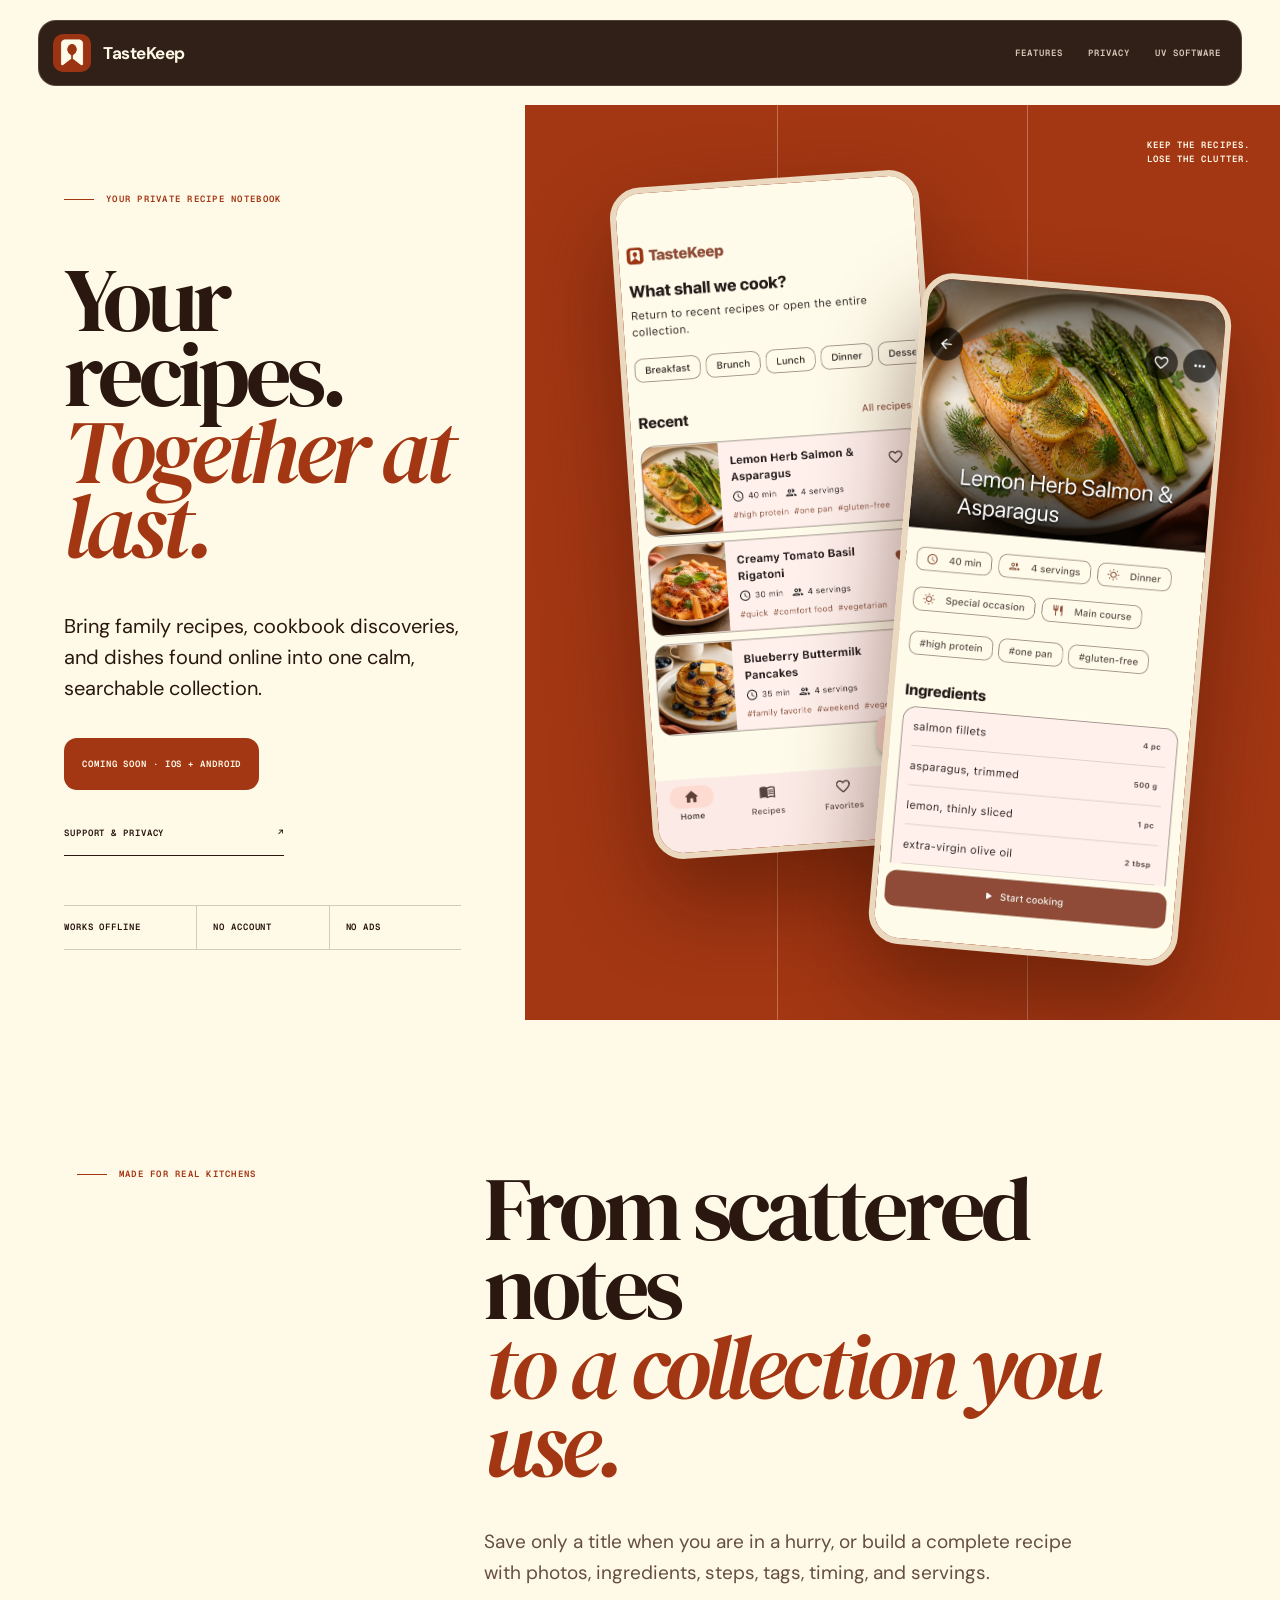
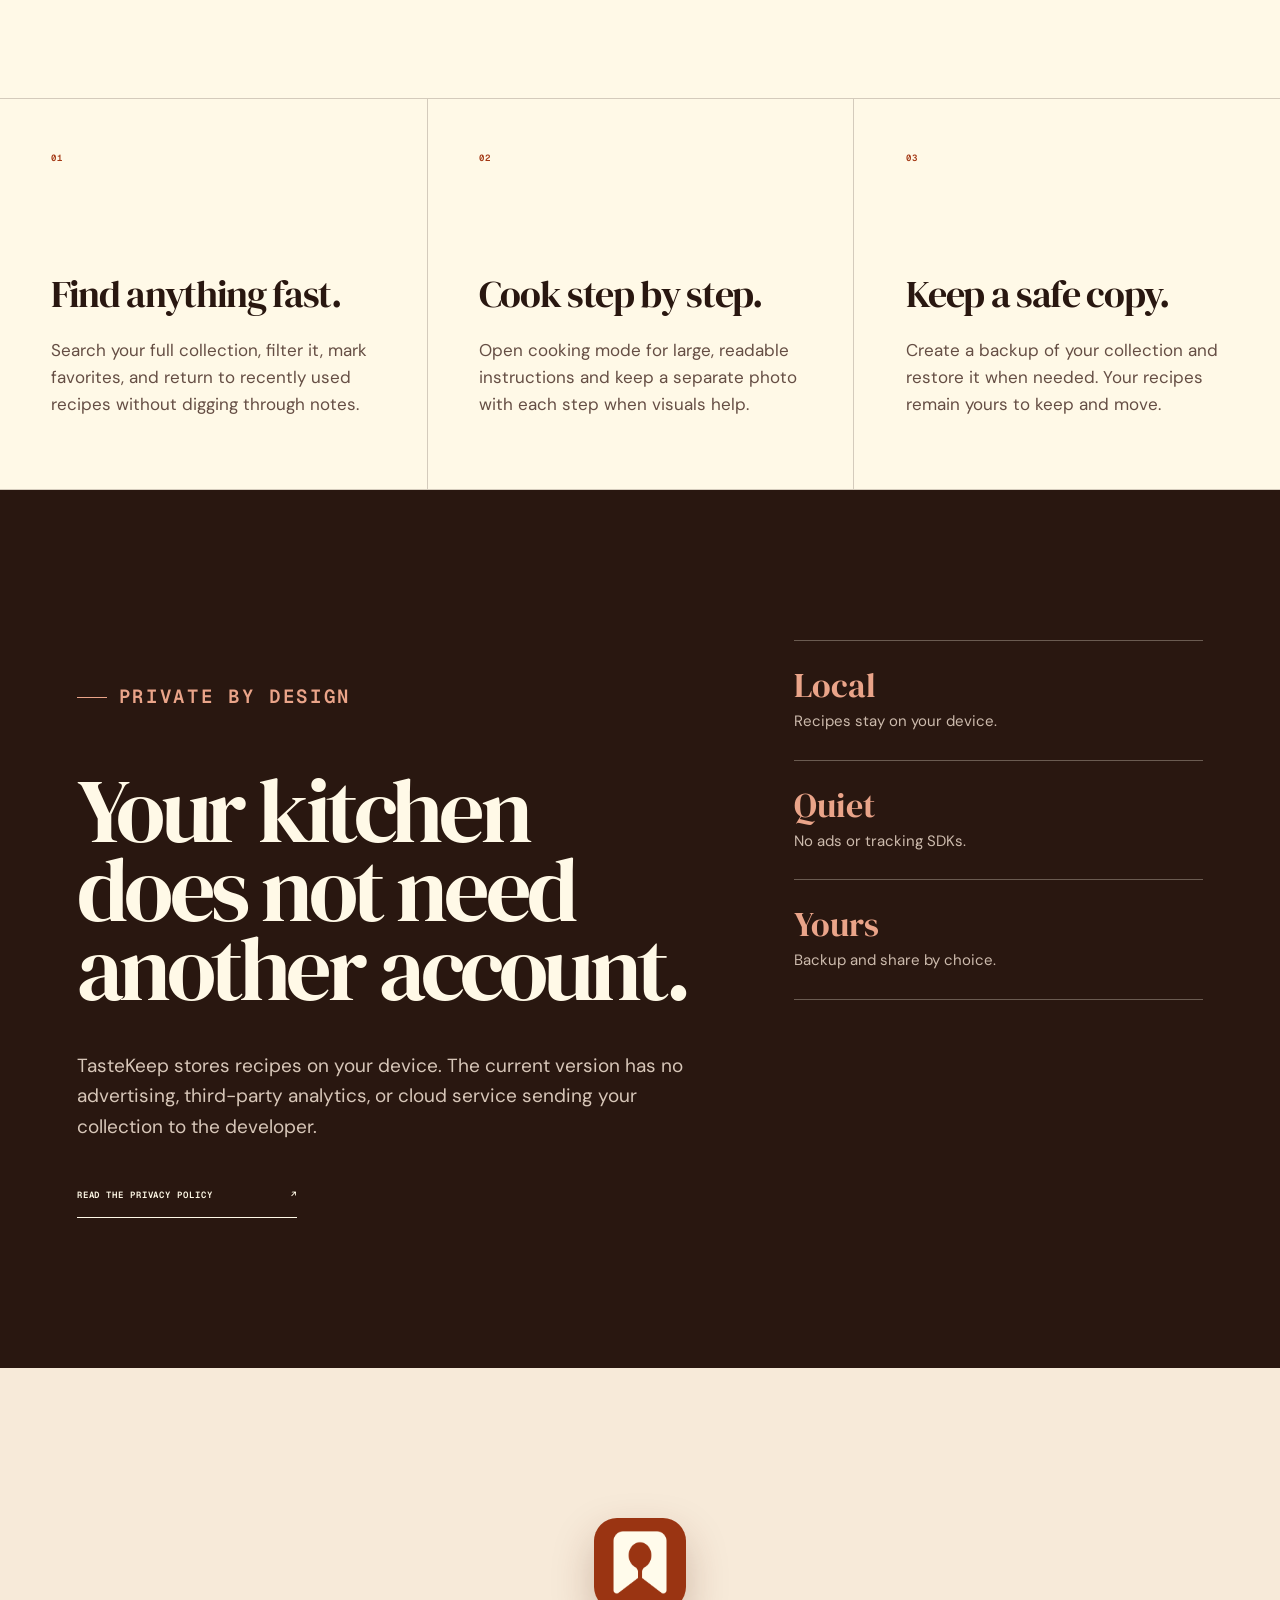
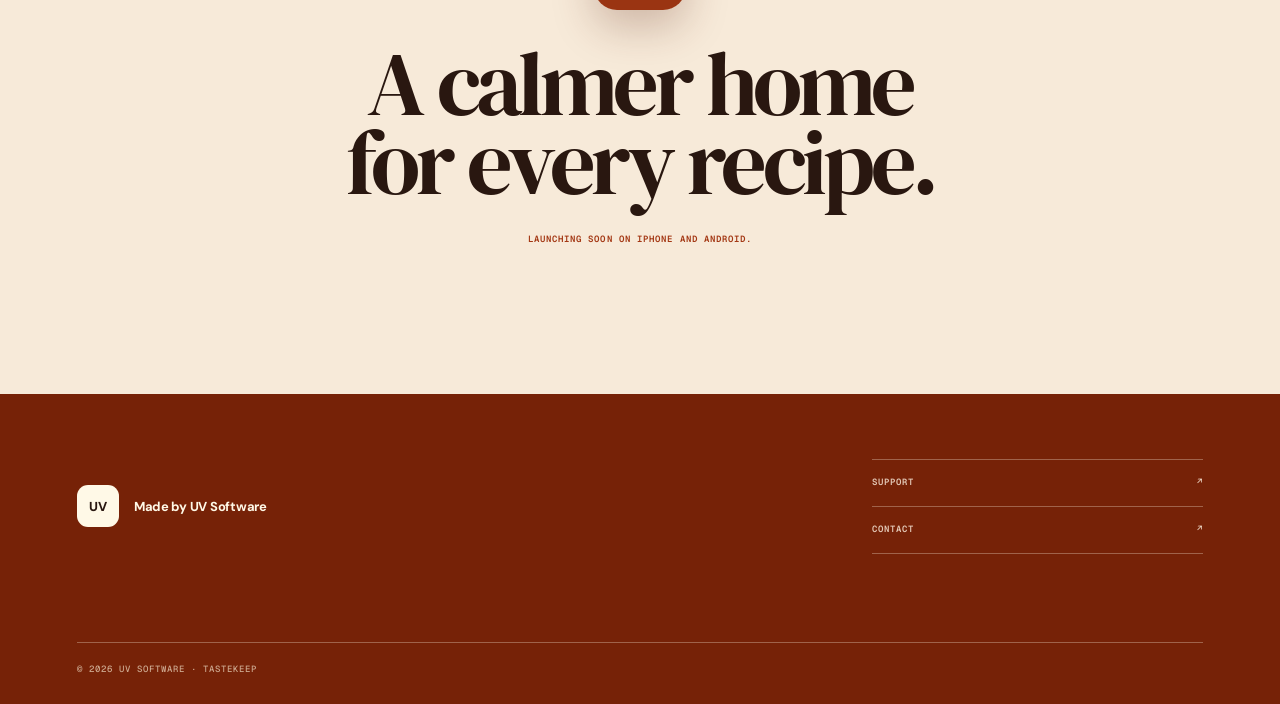
==== tastekeep/index.html @ f244943f "Expand site into UV Software portfolio" ====
<!doctype html>
<html lang="en">
  <head>
    <meta charset="utf-8">
    <meta name="viewport" content="width=device-width, initial-scale=1">
    <title>TasteKeep — Your Private Recipe Notebook</title>
    <meta name="description" content="Keep family recipes, book discoveries, and dishes found online in one private, searchable recipe notebook. Works offline with no account or ads.">
    <link rel="canonical" href="https://queeselamor.github.io/uvsoftware/tastekeep/">
    <link rel="icon" href="../tastekeep-icon.png">
    <link rel="apple-touch-icon" href="../tastekeep-icon.png">
    <link rel="stylesheet" href="tastekeep.css">
    <meta property="og:title" content="TasteKeep — Your Private Recipe Notebook">
    <meta property="og:description" content="Your recipes. Together at last. Offline, private, and easy to search.">
    <meta property="og:type" content="website">
    <meta property="og:url" content="https://queeselamor.github.io/uvsoftware/tastekeep/">
    <meta property="og:image" content="https://queeselamor.github.io/uvsoftware/tastekeep-og.png">
    <meta property="og:image:width" content="1536">
    <meta property="og:image:height" content="864">
    <meta property="og:image:alt" content="TasteKeep — Your recipes. Together at last.">
    <meta name="twitter:card" content="summary_large_image">
    <meta name="twitter:title" content="TasteKeep — Your Private Recipe Notebook">
    <meta name="twitter:description" content="Your recipes. Together at last. Offline, private, and easy to search.">
    <meta name="twitter:image" content="https://queeselamor.github.io/uvsoftware/tastekeep-og.png">
  </head>
  <body>
    <a class="skip-link" href="#features">Skip to features</a>

    <header class="site-header">
      <a class="brand" href="#top" aria-label="TasteKeep home">
        <img src="../tastekeep-icon.png" width="38" height="38" alt="">
        <span>TasteKeep</span>
      </a>
      <nav aria-label="TasteKeep navigation">
        <a href="#features">Features</a>
        <a href="#privacy">Privacy</a>
        <a href="../index.html">UV Software</a>
      </nav>
    </header>

    <main>
      <section class="hero" id="top" aria-labelledby="hero-title">
        <div class="hero-copy">
          <p class="eyebrow"><span aria-hidden="true"></span>Your private recipe notebook</p>
          <h1 id="hero-title">Your recipes.<br><em>Together at last.</em></h1>
          <p class="hero-lede">Bring family recipes, cookbook discoveries, and dishes found online into one calm, searchable collection.</p>
          <div class="hero-actions">
            <span class="coming-soon">Coming soon · iOS + Android</span>
            <a class="text-link" href="https://queeselamor.github.io/tastekeep-support/" target="_blank" rel="noreferrer">Support &amp; privacy <span aria-hidden="true">↗</span></a>
          </div>
          <ul class="trust-list" aria-label="TasteKeep privacy highlights">
            <li>Works offline</li>
            <li>No account</li>
            <li>No ads</li>
          </ul>
        </div>
        <div class="hero-visual" aria-label="TasteKeep app preview">
          <div class="visual-grid" aria-hidden="true"></div>
          <figure class="phone phone-home"><img src="../tastekeep-home.webp" alt="TasteKeep home screen with recent recipes"></figure>
          <figure class="phone phone-detail"><img src="../tastekeep-recipe.webp" alt="TasteKeep recipe detail with ingredients"></figure>
          <p class="visual-note">Keep the recipes.<br>Lose the clutter.</p>
        </div>
      </section>

      <section class="feature-intro" id="features" aria-labelledby="feature-title">
        <p class="eyebrow"><span aria-hidden="true"></span>Made for real kitchens</p>
        <div>
          <h2 id="feature-title">From scattered notes<br><em>to a collection you use.</em></h2>
          <p>Save only a title when you are in a hurry, or build a complete recipe with photos, ingredients, steps, tags, timing, and servings.</p>
        </div>
      </section>

      <section class="feature-grid" aria-label="TasteKeep features">
        <article>
          <span>01</span>
          <h3>Find anything fast.</h3>
          <p>Search your full collection, filter it, mark favorites, and return to recently used recipes without digging through notes.</p>
        </article>
        <article>
          <span>02</span>
          <h3>Cook step by step.</h3>
          <p>Open cooking mode for large, readable instructions and keep a separate photo with each step when visuals help.</p>
        </article>
        <article>
          <span>03</span>
          <h3>Keep a safe copy.</h3>
          <p>Create a backup of your collection and restore it when needed. Your recipes remain yours to keep and move.</p>
        </article>
      </section>

      <section class="privacy" id="privacy" aria-labelledby="privacy-title">
        <div class="privacy-copy">
          <p class="eyebrow"><span aria-hidden="true"></span>Private by design</p>
          <h2 id="privacy-title">Your kitchen does not need another account.</h2>
          <p>TasteKeep stores recipes on your device. The current version has no advertising, third-party analytics, or cloud service sending your collection to the developer.</p>
          <a class="text-link" href="https://queeselamor.github.io/tastekeep-support/#privacy" target="_blank" rel="noreferrer">Read the privacy policy <span aria-hidden="true">↗</span></a>
        </div>
        <dl class="privacy-facts">
          <div><dt>Local</dt><dd>Recipes stay on your device.</dd></div>
          <div><dt>Quiet</dt><dd>No ads or tracking SDKs.</dd></div>
          <div><dt>Yours</dt><dd>Backup and share by choice.</dd></div>
        </dl>
      </section>

      <section class="closing" aria-labelledby="closing-title">
        <img src="../tastekeep-icon.png" width="92" height="92" alt="TasteKeep app icon">
        <h2 id="closing-title">A calmer home<br>for every recipe.</h2>
        <p>Launching soon on iPhone and Android.</p>
      </section>
    </main>

    <footer>
      <a class="uv-link" href="../index.html"><span aria-hidden="true">UV</span><strong>Made by UV Software</strong></a>
      <div class="footer-links">
        <a href="https://queeselamor.github.io/tastekeep-support/" target="_blank" rel="noreferrer">Support <span>↗</span></a>
        <a href="mailto:uladzislau.vyskvarka@gmail.com">Contact <span>↗</span></a>
      </div>
      <p>© 2026 UV Software · TasteKeep</p>
    </footer>
  </body>
</html>
---- tastekeep/tastekeep.css ----
@import url("https://fonts.googleapis.com/css2?family=DM+Sans:wght@400;500;600;700&family=DM+Serif+Display:ital@0;1&family=Geist+Mono:wght@500;600&display=swap");

:root {
  --ink: #291710;
  --rust: #a33713;
  --rust-dark: #762207;
  --cream: #fff9e7;
  --paper: #f7ead9;
  --blush: #f6d8cc;
  --line: rgba(41, 23, 16, .2);
  --light-line: rgba(255, 249, 231, .3);
  --sans: "DM Sans", Arial, sans-serif;
  --serif: "DM Serif Display", Georgia, serif;
  --mono: "Geist Mono", monospace;
}

* { box-sizing: border-box; }
html { scroll-behavior: smooth; background: var(--ink); }
body { margin: 0; overflow-x: hidden; color: var(--ink); background: var(--cream); font-family: var(--sans); }
img { display: block; max-width: 100%; }
a { color: inherit; text-decoration: none; cursor: pointer; }
.skip-link { position: fixed; z-index: 100; top: 12px; left: 12px; padding: 12px 16px; color: var(--ink); background: var(--cream); border-radius: 12px; transform: translateY(-150%); transition: transform .2s ease; }
.skip-link:focus { transform: translateY(0); }

.site-header { position: absolute; z-index: 50; top: 20px; left: clamp(14px, 3vw, 48px); right: clamp(14px, 3vw, 48px); height: 66px; display: flex; align-items: center; justify-content: space-between; padding: 0 20px 0 14px; color: var(--cream); background: rgba(41, 23, 16, .96); border: 1px solid rgba(255, 249, 231, .16); border-radius: 18px; }
.brand { display: flex; align-items: center; gap: 12px; font-size: 17px; font-weight: 700; letter-spacing: -.03em; }
.brand img { border-radius: 10px; }
.site-header nav { display: flex; gap: 25px; }
.site-header nav a { min-height: 44px; display: flex; align-items: center; color: #d8c8b8; font: 600 9px/1 var(--mono); text-transform: uppercase; letter-spacing: .11em; transition: color .2s ease; }
.site-header nav a:hover { color: var(--cream); }
.eyebrow { display: flex; align-items: center; gap: 12px; margin: 0; color: var(--rust); font: 600 9px/1 var(--mono); text-transform: uppercase; letter-spacing: .14em; }
.eyebrow span { width: 30px; height: 1px; background: currentColor; }
.text-link { min-width: 220px; min-height: 44px; display: inline-flex; align-items: center; justify-content: space-between; gap: 28px; padding: 10px 0; border-bottom: 1px solid currentColor; font: 600 9px/1.2 var(--mono); text-transform: uppercase; letter-spacing: .1em; transition: color .2s ease; }
.text-link:hover { color: var(--rust); }

.hero { min-height: 1020px; display: grid; grid-template-columns: minmax(410px, .82fr) minmax(0, 1.18fr); padding-top: 105px; }
.hero-copy { padding: 90px clamp(30px, 5vw, 80px) 70px; display: flex; flex-direction: column; align-items: flex-start; }
.hero h1 { margin: 58px 0 0; font: 400 clamp(70px, 7vw, 120px)/.84 var(--serif); letter-spacing: -.055em; }
.hero h1 em { color: var(--rust); font-weight: 400; }
.hero-lede { max-width: 570px; margin: 48px 0 34px; font-size: 20px; line-height: 1.55; }
.hero-actions { display: flex; flex-wrap: wrap; align-items: center; gap: 22px 32px; }
.coming-soon { min-height: 52px; display: inline-flex; align-items: center; padding: 0 18px; color: var(--cream); background: var(--rust); border-radius: 13px; font: 600 9px/1 var(--mono); text-transform: uppercase; letter-spacing: .1em; }
.trust-list { width: 100%; display: grid; grid-template-columns: repeat(3, 1fr); margin: auto 0 0; padding: 0; border-block: 1px solid var(--line); list-style: none; }
.trust-list li { padding: 17px 10px 17px 0; font: 600 9px/1 var(--mono); text-transform: uppercase; letter-spacing: .1em; }
.trust-list li + li { padding-left: 16px; border-left: 1px solid var(--line); }
.hero-visual { position: relative; min-width: 0; overflow: hidden; background: var(--rust); }
.visual-grid::before, .visual-grid::after { content: ""; position: absolute; top: 0; bottom: 0; width: 1px; background: var(--light-line); }
.visual-grid::before { left: 33.333%; }
.visual-grid::after { right: 33.333%; }
.phone { position: absolute; margin: 0; width: min(335px, 41%); aspect-ratio: 1320/2868; overflow: hidden; border: 6px solid #ead8bf; border-radius: 31px; box-shadow: 0 42px 90px rgba(57, 14, 1, .48); }
.phone img { width: 100%; height: 100%; object-fit: cover; }
.phone-home { left: 14%; top: 8%; transform: rotate(-4deg); }
.phone-detail { right: 10%; bottom: 7%; transform: rotate(5deg); }
.visual-note { position: absolute; z-index: 5; top: 34px; right: 30px; margin: 0; color: var(--cream); text-align: right; font: 600 9px/1.5 var(--mono); text-transform: uppercase; letter-spacing: .12em; }

.feature-intro { padding: 150px clamp(24px, 6vw, 95px) 110px; display: grid; grid-template-columns: .46fr 1fr; gap: 6vw; align-items: start; }
.feature-intro h2, .privacy h2, .closing h2 { margin: 0; font: 400 clamp(62px, 7vw, 116px)/.88 var(--serif); letter-spacing: -.05em; }
.feature-intro h2 em { color: var(--rust); font-weight: 400; }
.feature-intro > div > p { max-width: 620px; margin: 42px 0 0; color: #654e44; font-size: 19px; line-height: 1.6; }
.feature-grid { display: grid; grid-template-columns: repeat(3, 1fr); border-block: 1px solid var(--line); }
.feature-grid article { min-height: 390px; padding: 46px clamp(25px, 4vw, 60px); }
.feature-grid article + article { border-left: 1px solid var(--line); }
.feature-grid span { color: var(--rust); font: 600 9px/1 var(--mono); letter-spacing: .12em; }
.feature-grid h3 { margin: 110px 0 24px; font: 400 clamp(35px, 3vw, 50px)/.95 var(--serif); letter-spacing: -.035em; }
.feature-grid p { margin: 0; color: #654e44; font-size: 17px; line-height: 1.6; }

.privacy { display: grid; grid-template-columns: 1.2fr .8fr; gap: 8vw; padding: 150px clamp(24px, 6vw, 95px); color: var(--cream); background: var(--ink); }
.privacy .eyebrow { color: #eaa489; }
.privacy h2 { max-width: 880px; margin-top: 60px; }
.privacy-copy > p { max-width: 720px; margin: 42px 0 32px; color: #d7c6b8; font-size: 19px; line-height: 1.6; }
.privacy .text-link:hover { color: #eaa489; }
.privacy-facts { margin: 0; border-top: 1px solid var(--light-line); }
.privacy-facts div { padding: 27px 0; border-bottom: 1px solid var(--light-line); }
.privacy-facts dt { margin-bottom: 8px; color: #eaa489; font: 400 34px/1 var(--serif); }
.privacy-facts dd { margin: 0; color: #cdbbad; font-size: 15px; line-height: 1.5; }

.closing { padding: 150px 24px; text-align: center; background: var(--paper); }
.closing img { margin: 0 auto 35px; border-radius: 23px; box-shadow: 0 18px 42px rgba(90, 37, 18, .25); }
.closing h2 { max-width: 850px; margin-inline: auto; }
.closing p { margin: 32px 0 0; color: var(--rust); font: 600 9px/1 var(--mono); text-transform: uppercase; letter-spacing: .12em; }

footer { padding: 65px clamp(24px, 6vw, 95px) 30px; color: var(--cream); background: var(--rust-dark); display: grid; grid-template-columns: 1fr minmax(240px, .45fr); gap: 60px; }
.uv-link { display: flex; align-items: center; gap: 15px; }
.uv-link span { width: 42px; height: 42px; display: grid; place-items: center; color: var(--ink); background: var(--cream); border-radius: 11px; font-size: 13px; font-weight: 800; }
.uv-link strong { font-size: 13px; letter-spacing: -.02em; }
.footer-links { border-top: 1px solid var(--light-line); }
.footer-links a { min-height: 47px; display: flex; align-items: center; justify-content: space-between; color: #e3c8b6; border-bottom: 1px solid var(--light-line); font: 600 9px/1 var(--mono); text-transform: uppercase; letter-spacing: .1em; }
footer > p { grid-column: 1 / -1; margin: 28px 0 0; padding-top: 22px; color: #cda88f; border-top: 1px solid var(--light-line); font: 500 9px/1 var(--mono); text-transform: uppercase; letter-spacing: .11em; }

@media (max-width: 980px) {
  .hero { grid-template-columns: 1fr; }
  .hero-copy { min-height: 780px; }
  .hero-visual { min-height: 780px; }
  .feature-intro { grid-template-columns: 1fr; }
  .privacy { grid-template-columns: 1fr; }
}

@media (max-width: 640px) {
  .site-header { top: 12px; left: 12px; right: 12px; height: 58px; padding-right: 13px; border-radius: 15px; }
  .site-header nav { gap: 12px; }
  .site-header nav a { font-size: 8px; }
  .brand { font-size: 15px; }
  .hero { padding-top: 82px; }
  .hero-copy { min-height: 720px; padding: 65px 20px 50px; }
  .hero h1 { margin-top: 48px; font-size: clamp(65px, 18vw, 82px); }
  .hero-lede { font-size: 18px; }
  .hero-actions { display: grid; }
  .trust-list li { font-size: 8px; }
  .hero-visual { min-height: 650px; }
  .phone { width: 45%; border-width: 5px; border-radius: 23px; }
  .phone-home { left: 7%; }
  .phone-detail { right: 6%; }
  .visual-note { top: 20px; right: 18px; font-size: 8px; }
  .feature-intro { padding: 100px 20px 75px; }
  .feature-intro h2 { font-size: 54px; }
  .feature-intro > div > p { font-size: 17px; }
  .feature-grid { grid-template-columns: 1fr; }
  .feature-grid article { min-height: 310px; padding: 38px 20px; }
  .feature-grid article + article { border-left: 0; border-top: 1px solid var(--line); }
  .feature-grid h3 { margin-top: 72px; }
  .privacy { padding: 100px 20px; }
  .privacy h2 { font-size: 53px; }
  .privacy-copy > p { font-size: 17px; }
  .closing { padding: 100px 20px; }
  .closing h2 { font-size: 53px; }
  footer { padding: 58px 20px 28px; grid-template-columns: 1fr; gap: 44px; }
}

@media (prefers-reduced-motion: no-preference) {
  .hero-copy > * { animation: rise-in .7s cubic-bezier(.16, 1, .3, 1) both; }
  .hero-copy > :nth-child(2) { animation-delay: .08s; }
  .hero-copy > :nth-child(3) { animation-delay: .14s; }
  .hero-copy > :nth-child(4) { animation-delay: .2s; }
  .hero-visual { animation: rise-in .8s .15s cubic-bezier(.16, 1, .3, 1) both; }
}
@keyframes rise-in { from { opacity: 0; transform: translateY(30px); } to { opacity: 1; transform: translateY(0); } }
@media (prefers-reduced-motion: reduce) { html { scroll-behavior: auto; } *, *::before, *::after { animation-duration: .01ms !important; transition-duration: .01ms !important; } }
:focus-visible { outline: 2px solid var(--rust); outline-offset: 5px; }
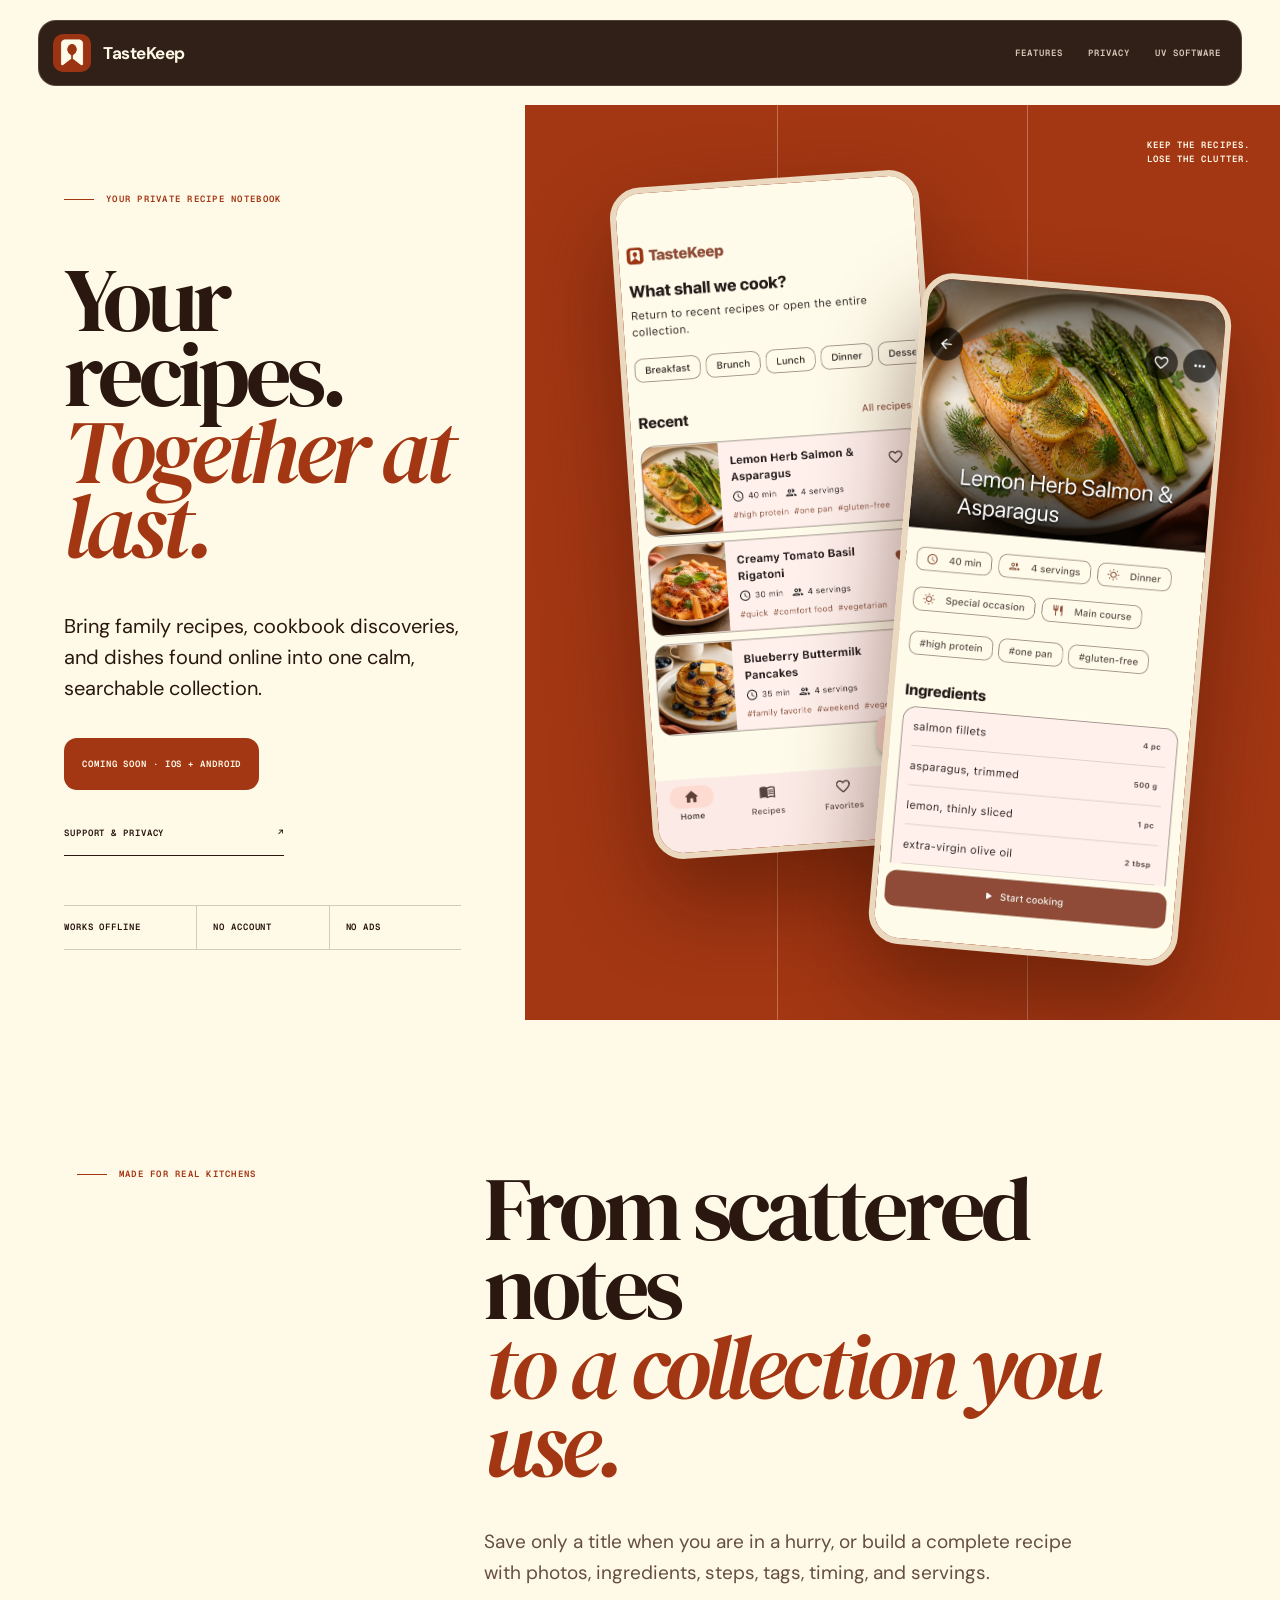
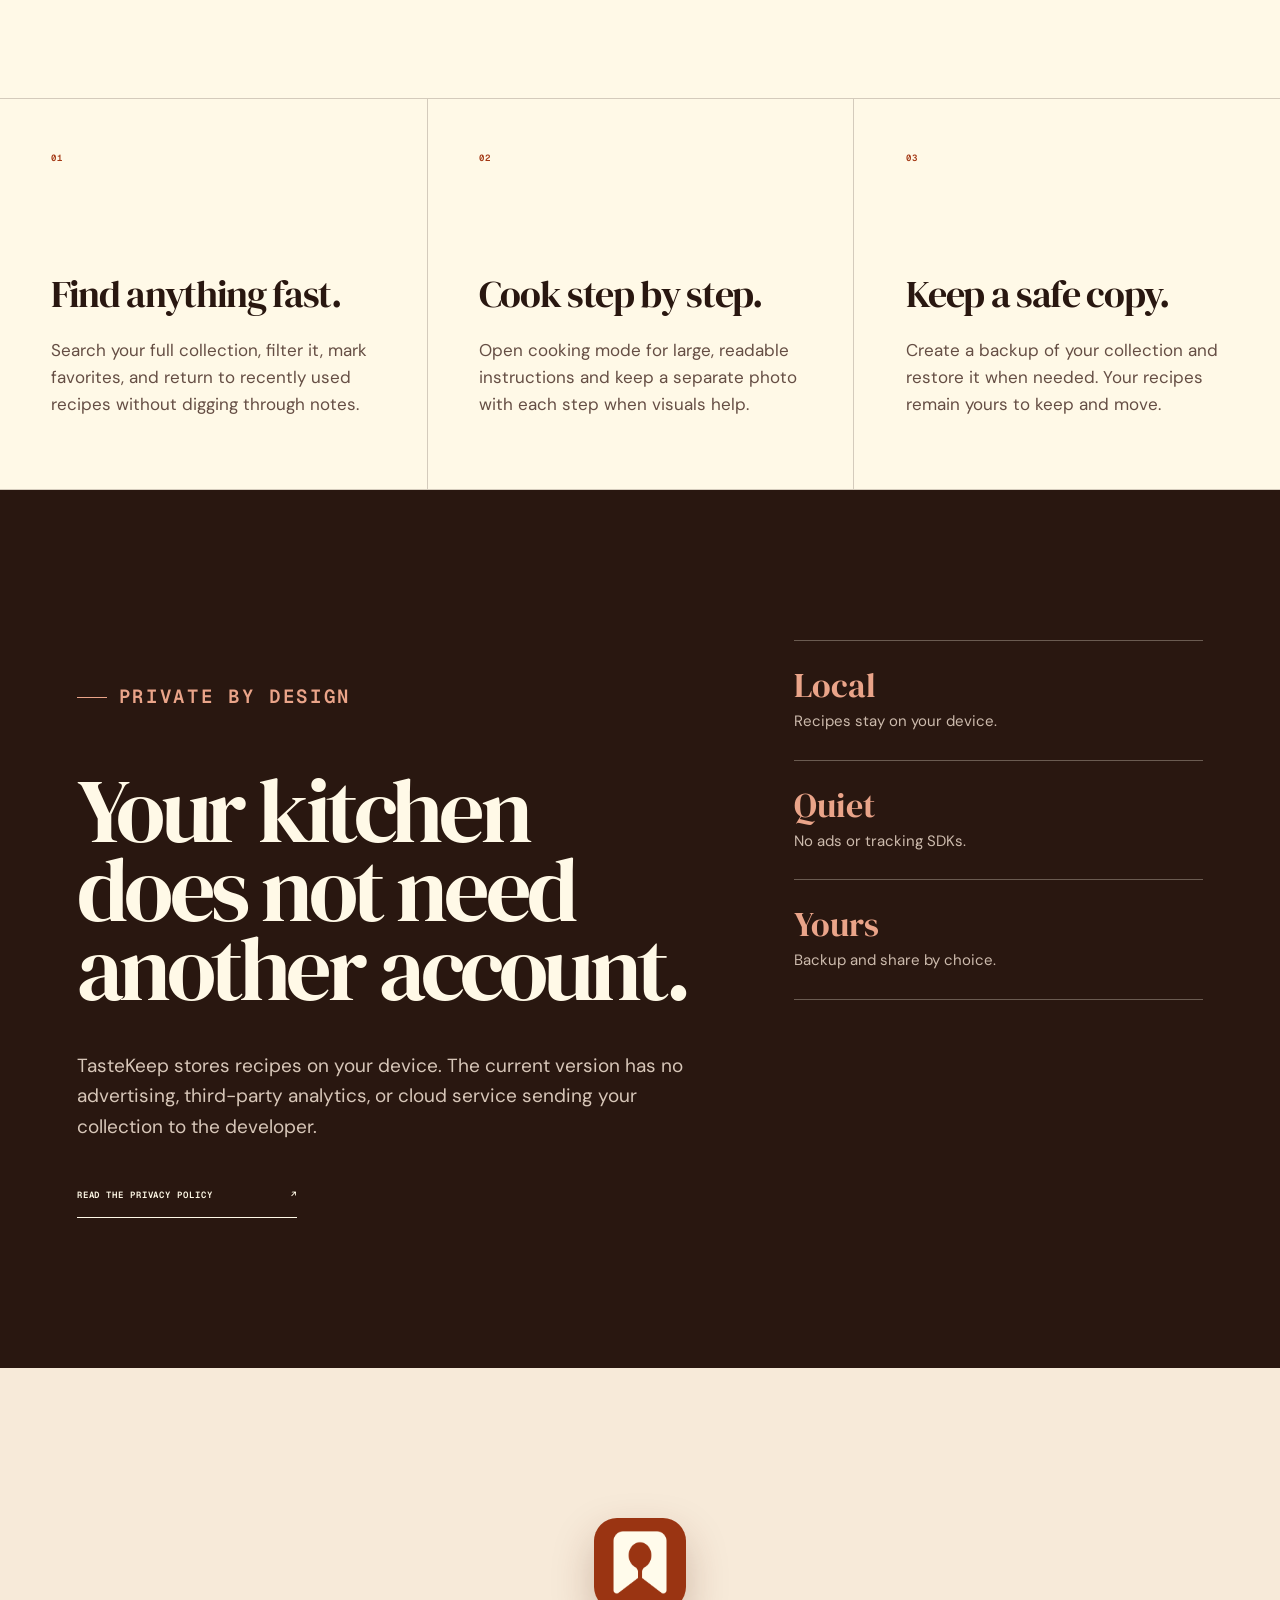
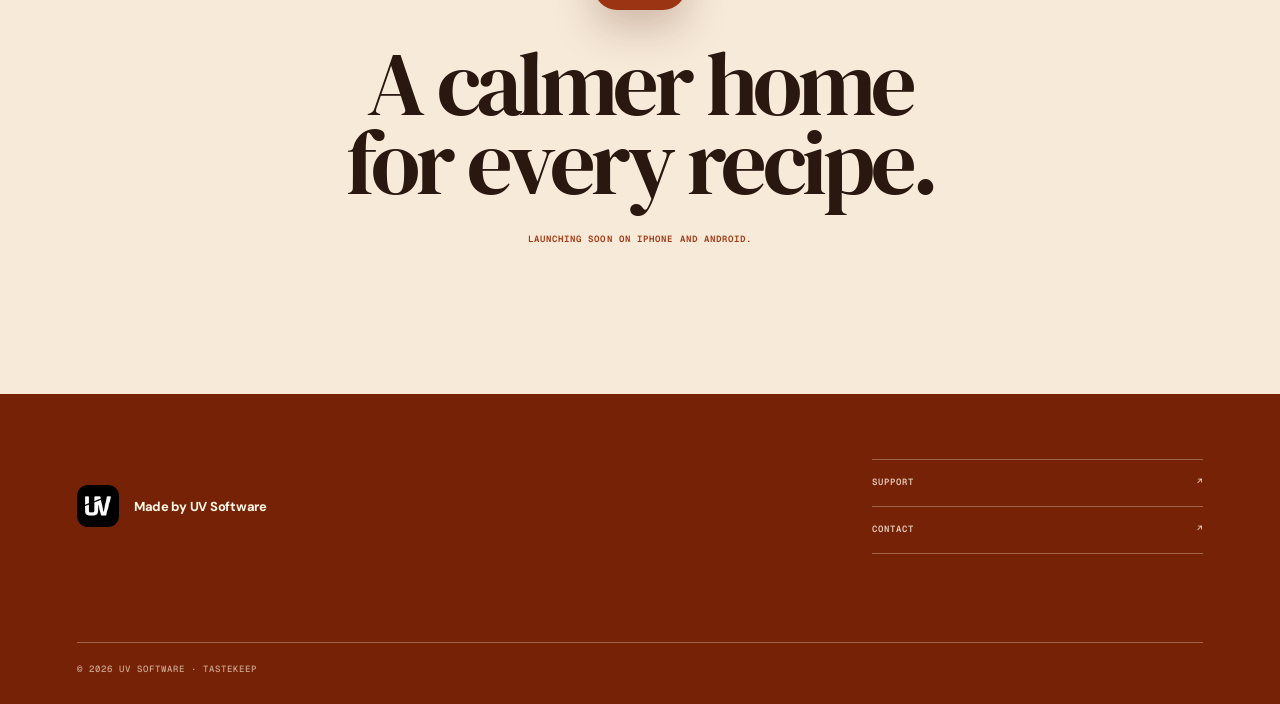
==== commit c375917e: "Unify TasteKeep footer brand mark" ====
--- a/tastekeep/index.html
+++ b/tastekeep/index.html
@@ -109,7 +109,7 @@
     </main>
 
     <footer>
-      <a class="uv-link" href="../index.html"><span aria-hidden="true">UV</span><strong>Made by UV Software</strong></a>
+      <a class="uv-link" href="../index.html"><img src="../uv-arcade.png" width="42" height="42" alt=""><strong>Made by UV Software</strong></a>
       <div class="footer-links">
         <a href="https://queeselamor.github.io/tastekeep-support/" target="_blank" rel="noreferrer">Support <span>↗</span></a>
         <a href="mailto:uladzislau.vyskvarka@gmail.com">Contact <span>↗</span></a>
--- a/tastekeep/tastekeep.css
+++ b/tastekeep/tastekeep.css
@@ -81,7 +81,7 @@
 
 footer { padding: 65px clamp(24px, 6vw, 95px) 30px; color: var(--cream); background: var(--rust-dark); display: grid; grid-template-columns: 1fr minmax(240px, .45fr); gap: 60px; }
 .uv-link { display: flex; align-items: center; gap: 15px; }
-.uv-link span { width: 42px; height: 42px; display: grid; place-items: center; color: var(--ink); background: var(--cream); border-radius: 11px; font-size: 13px; font-weight: 800; }
+.uv-link img { width: 42px; height: 42px; display: block; object-fit: cover; border-radius: 11px; }
 .uv-link strong { font-size: 13px; letter-spacing: -.02em; }
 .footer-links { border-top: 1px solid var(--light-line); }
 .footer-links a { min-height: 47px; display: flex; align-items: center; justify-content: space-between; color: #e3c8b6; border-bottom: 1px solid var(--light-line); font: 600 9px/1 var(--mono); text-transform: uppercase; letter-spacing: .1em; }
